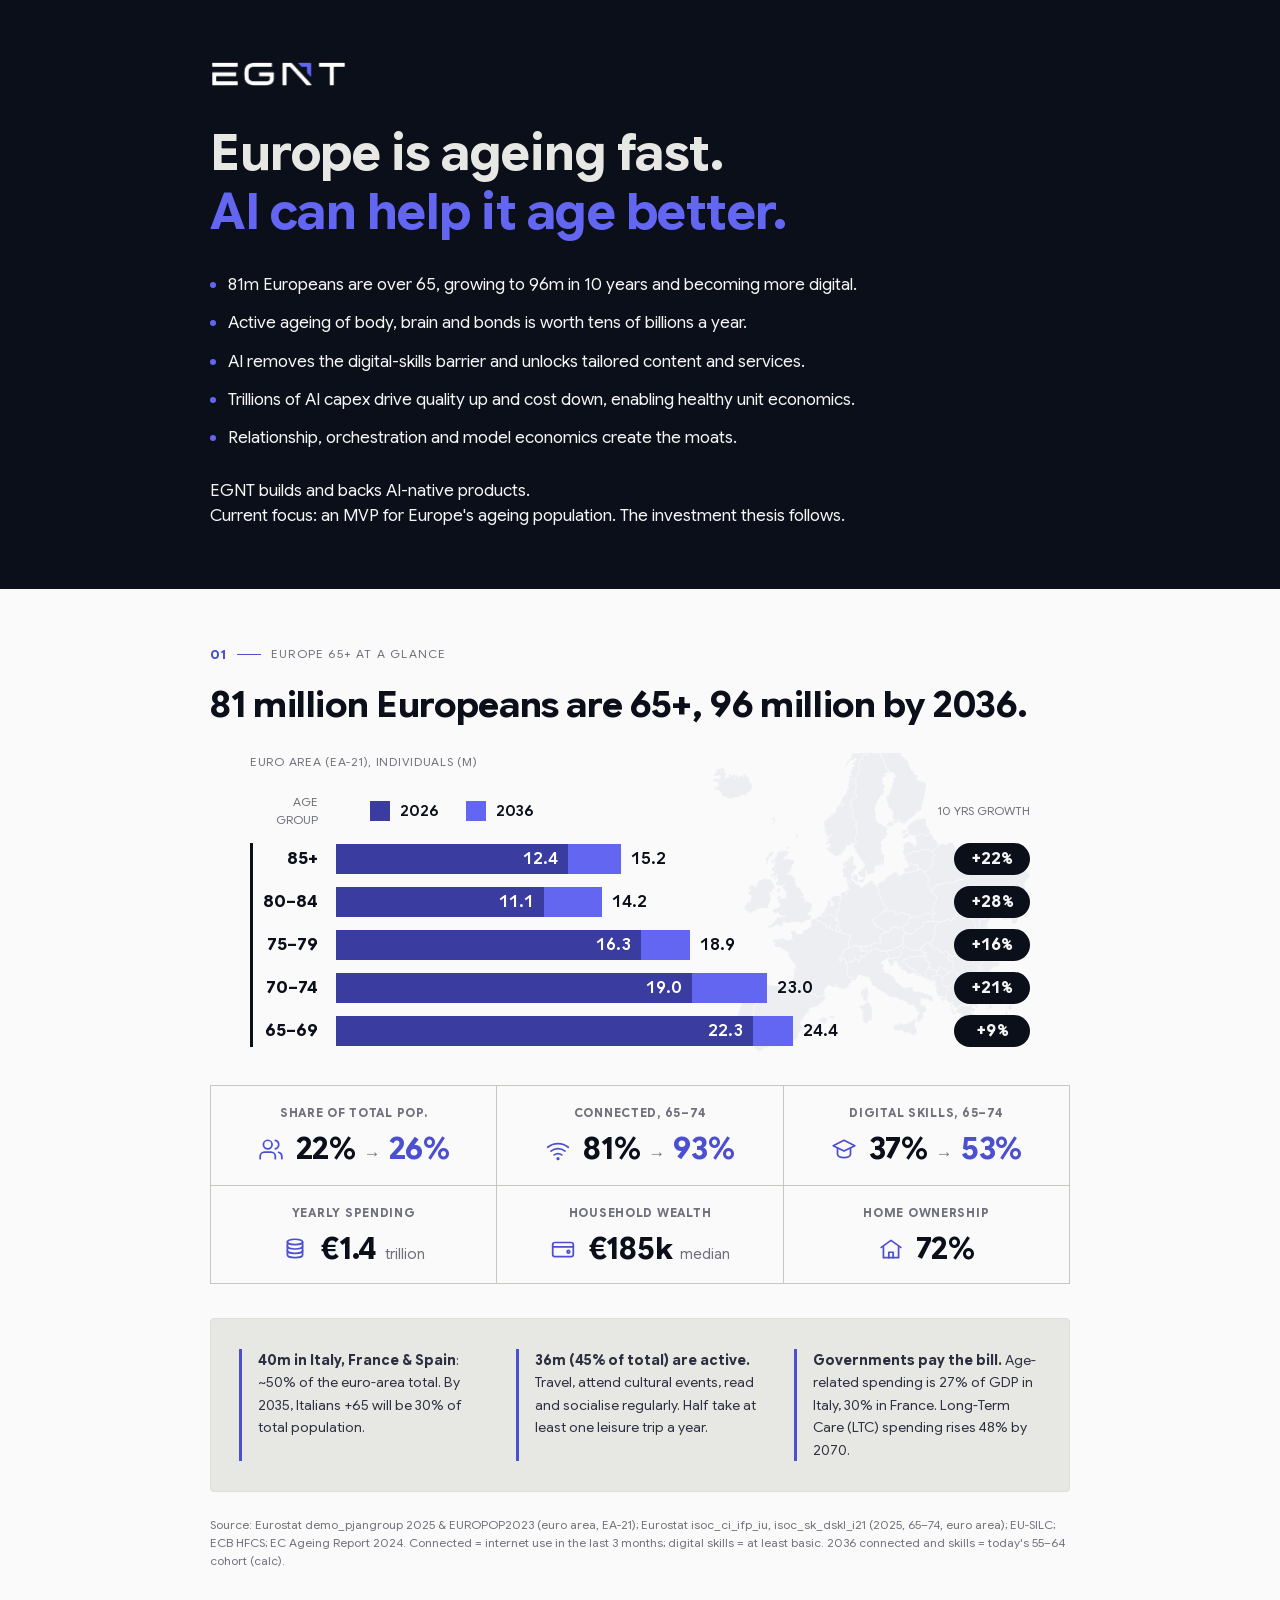
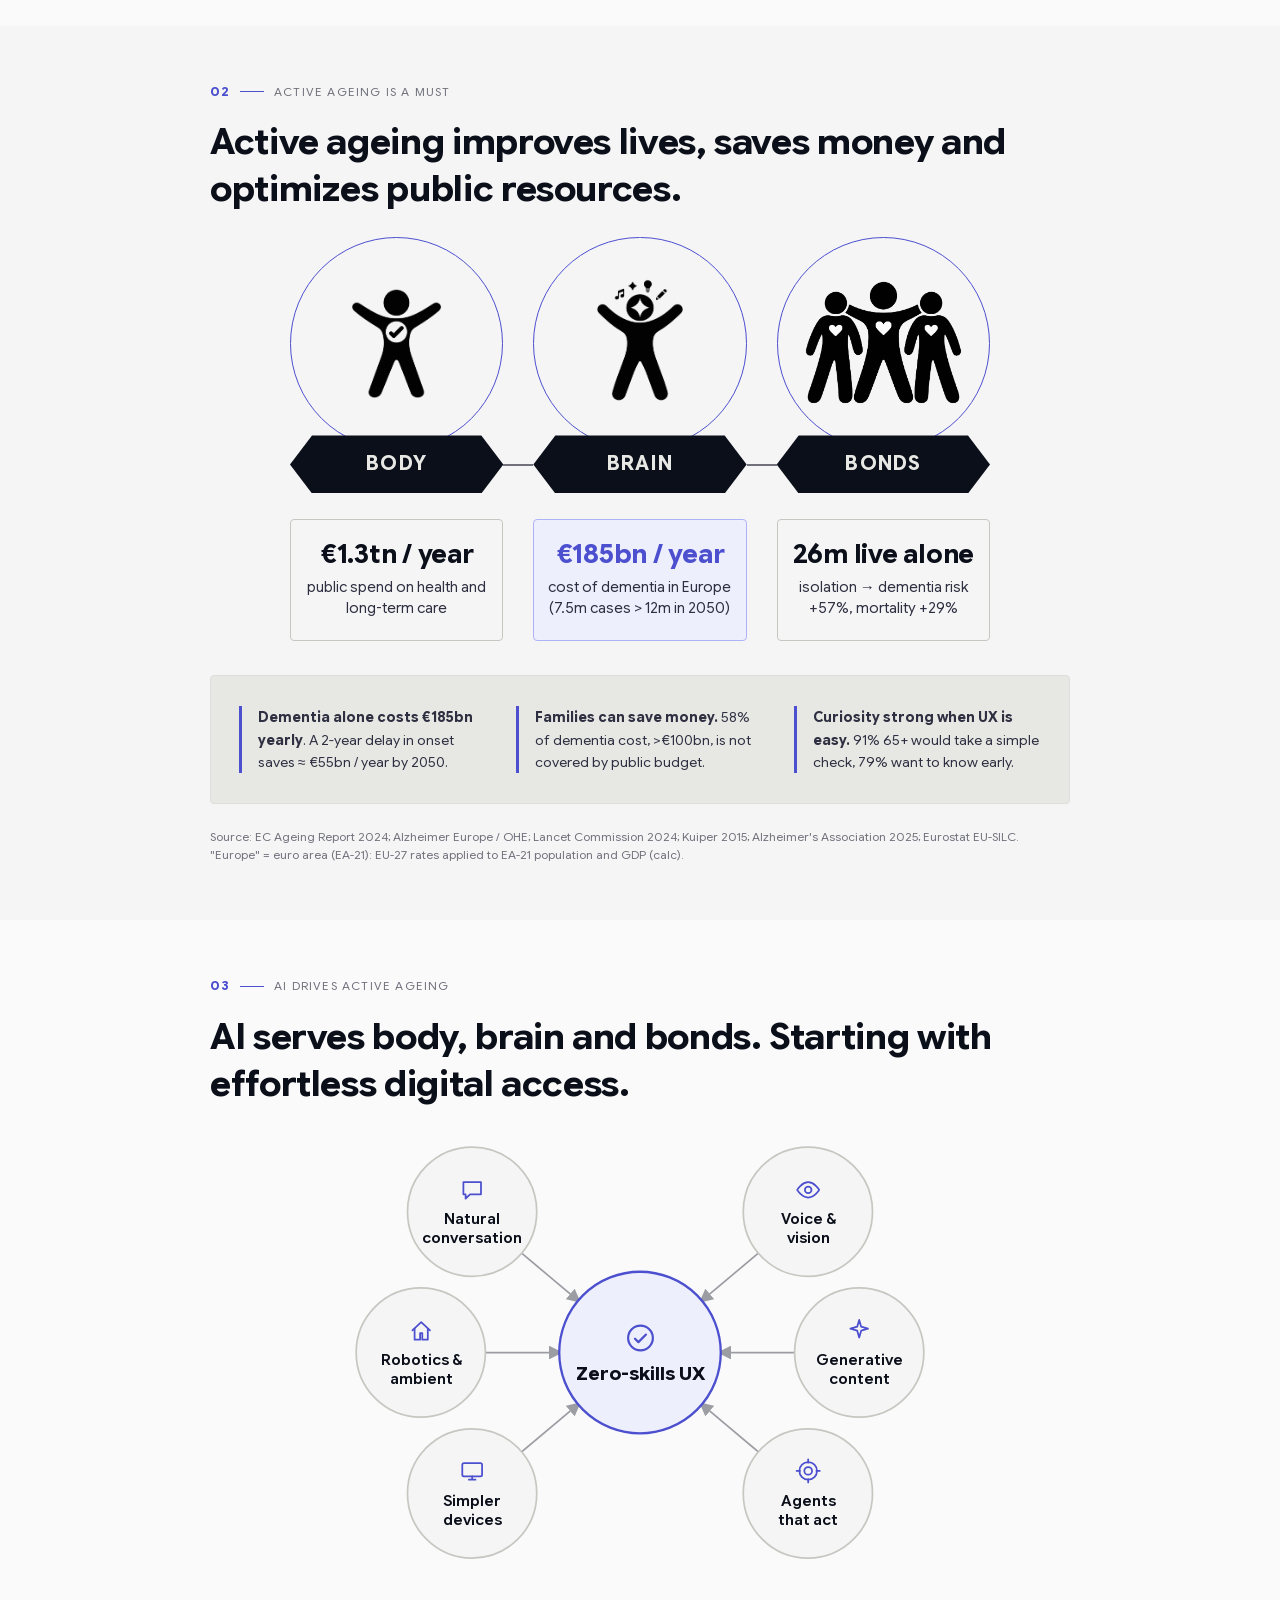
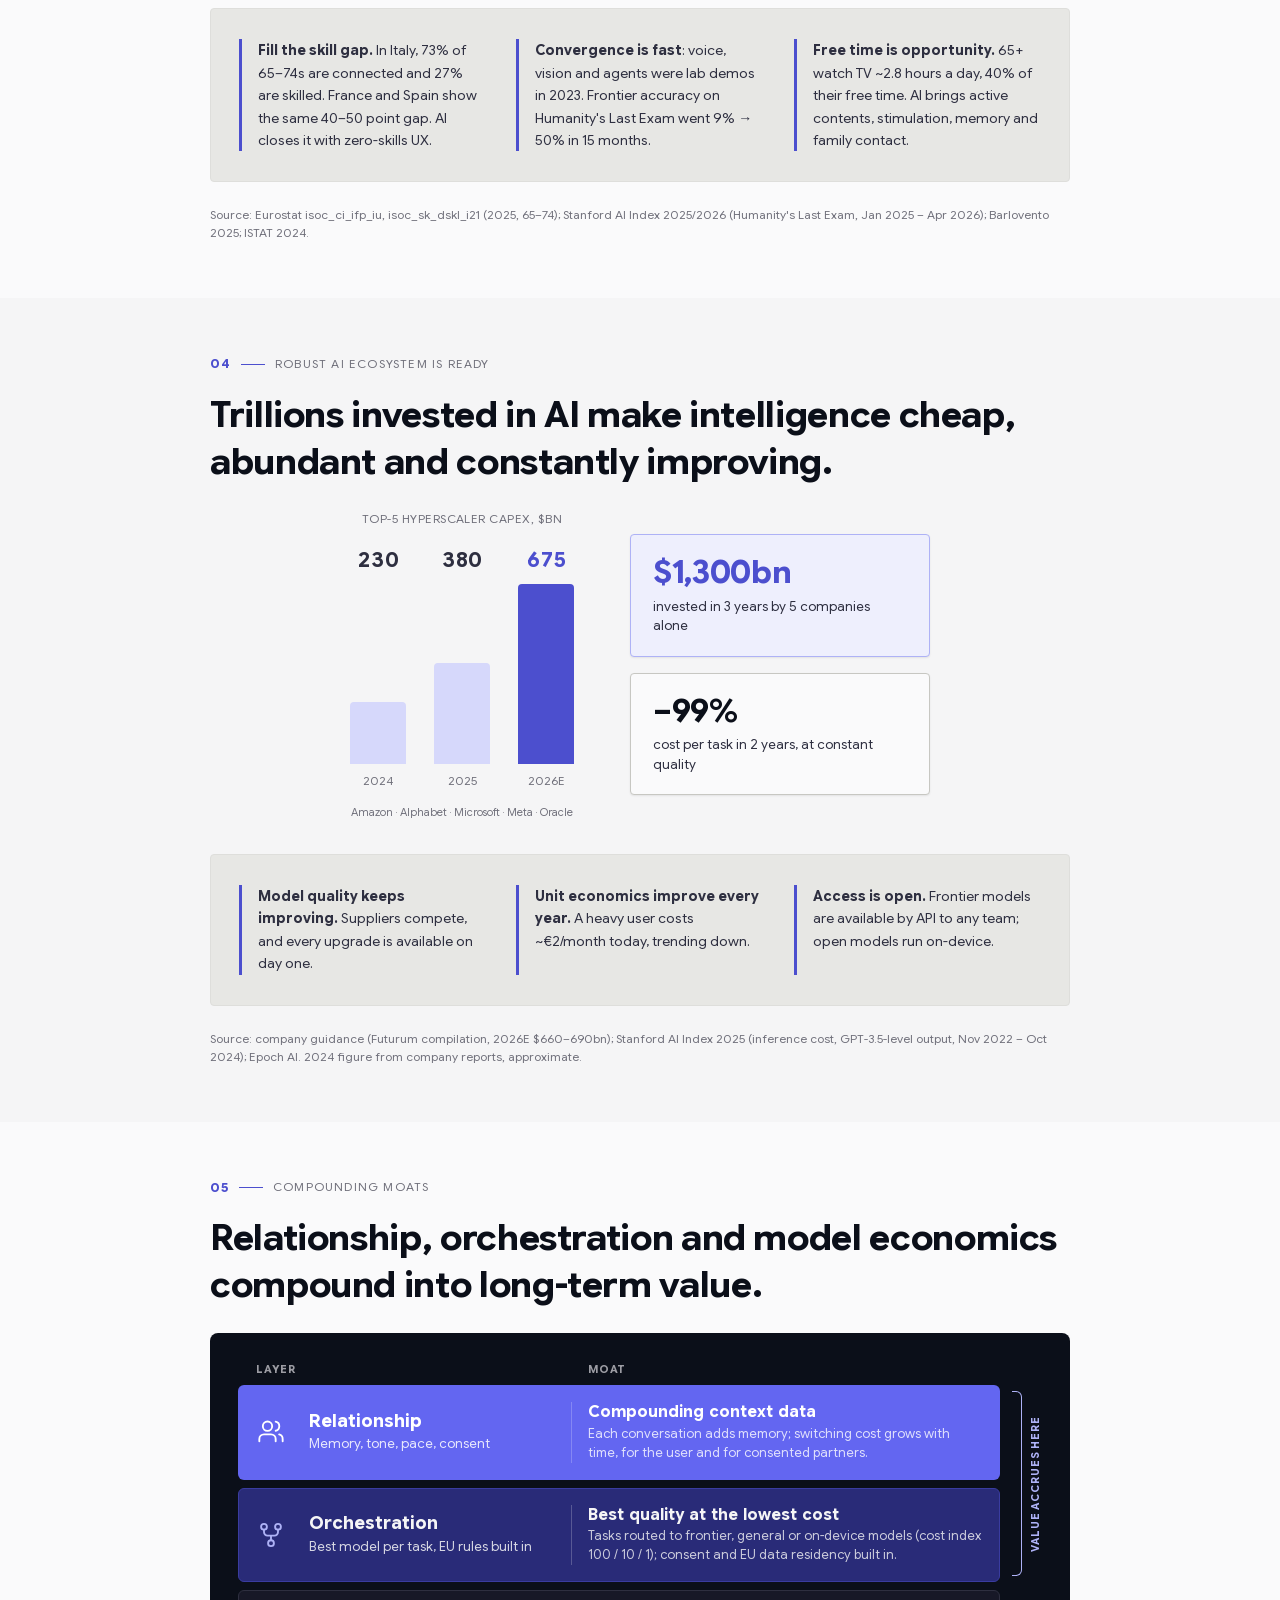
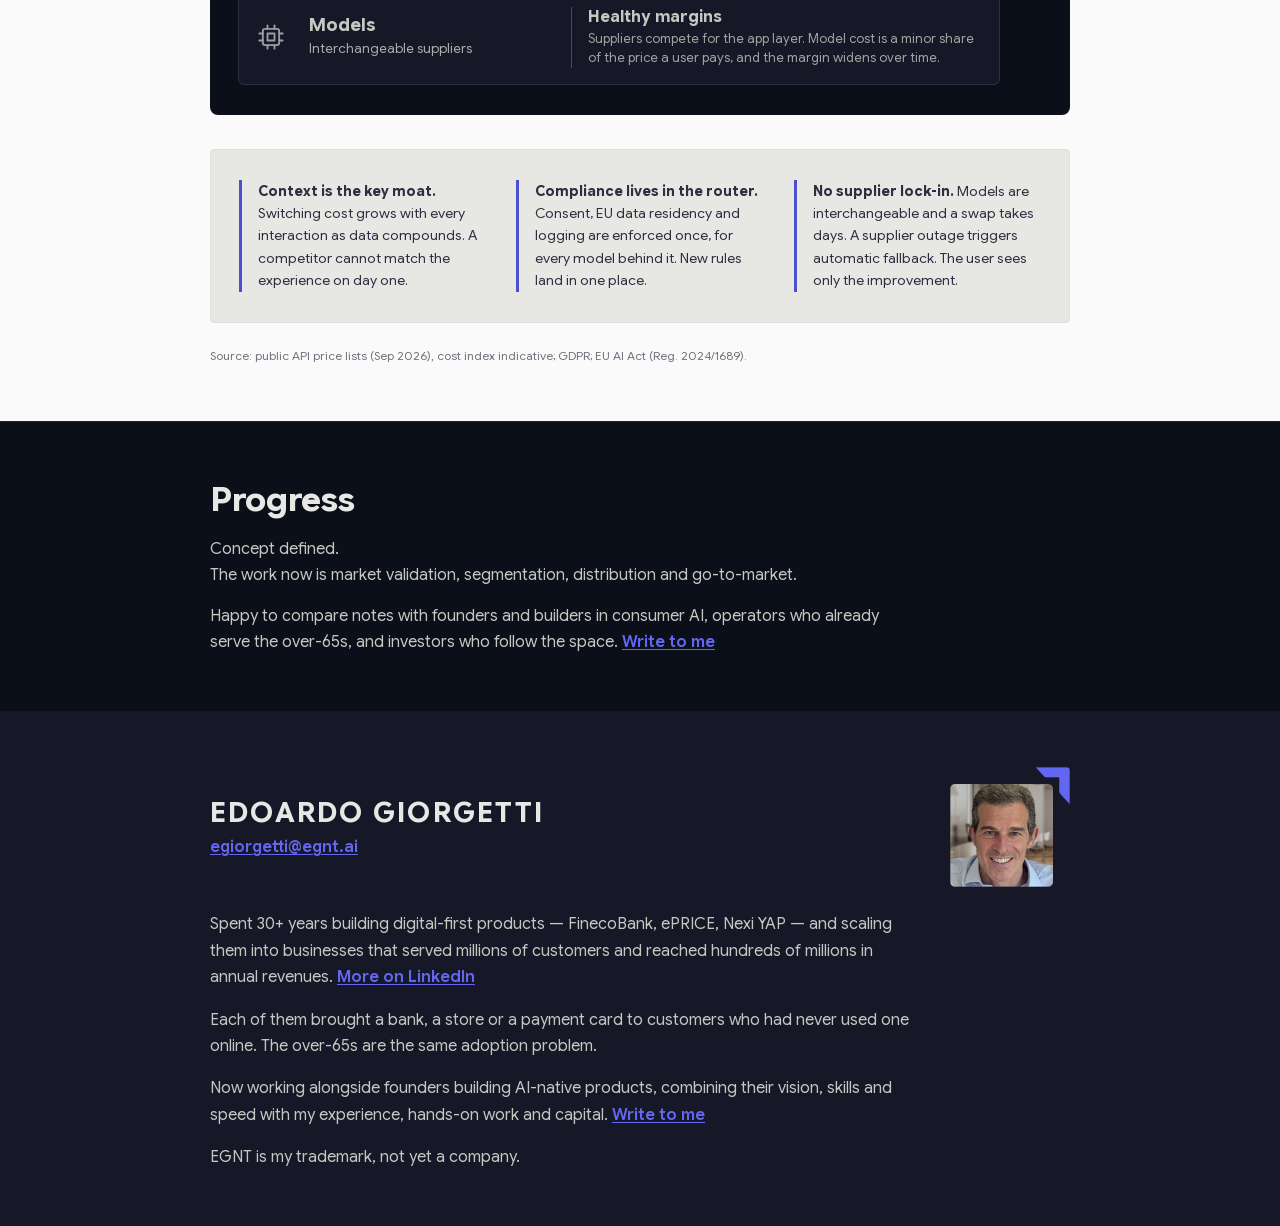
==== index2.html @ 8088f150 "Final touches" ====
<!DOCTYPE html>
<html lang="en">
<head>
<meta charset="utf-8">
<meta name="viewport" content="width=device-width, initial-scale=1">
<title>EGNT | Builds &amp; backs AI-native products — Edoardo Giorgetti</title>
<meta name="description" content="EGNT builds and backs AI-native products. Current focus: Europe's ageing population, leveraging the AI ecosystem. Edoardo Giorgetti, 30+ years in digital: FinecoBank, ePRICE, Nexi YAP.">
<meta name="theme-color" content="#0B0F19">
<link rel="canonical" href="https://egnt.ai">
<meta property="og:type" content="website">
<meta property="og:site_name" content="EGNT">
<meta property="og:locale" content="en_GB">
<meta property="og:url" content="https://egnt.ai">
<meta property="og:title" content="EGNT | Builds &amp; backs AI-native products">
<meta property="og:description" content="Currently working on Europe's ageing population, leveraging the AI ecosystem. Edoardo Giorgetti — FinecoBank, ePRICE, Nexi YAP.">
<meta property="og:image" content="https://egnt.ai/og.png">
<meta property="og:image:alt" content="EGNT — builds and backs AI-native products">
<meta property="og:image:width" content="1200">
<meta property="og:image:height" content="630">
<meta name="twitter:card" content="summary_large_image">
<meta name="twitter:title" content="EGNT | Builds &amp; backs AI-native products">
<meta name="twitter:description" content="Currently working on Europe's ageing population, leveraging the AI ecosystem.">
<meta name="author" content="Edoardo Giorgetti">
<link rel="icon" href="/favicon.svg" type="image/svg+xml">
<link rel="icon" href="/favicon.png" sizes="32x32">
<link rel="apple-touch-icon" href="/apple-touch-icon.png"><link rel="preload" href="fonts/GoogleSansFlex-latin.woff2" as="font" type="font/woff2" crossorigin>
<script>window.va = window.va || function () { (window.vaq = window.vaq || []).push(arguments); };</script>
<script defer src="/_vercel/insights/script.js"></script>
<style>
/* ---------- fonts (self-hosted) ---------- */
@font-face{font-family:'Google Sans Flex';font-style:normal;font-weight:400 700;font-display:swap;src:url('fonts/GoogleSansFlex-latin.woff2') format('woff2');unicode-range:U+0000-00FF,U+0131,U+0152-0153,U+02BB-02BC,U+02C6,U+02DA,U+02DC,U+2000-206F,U+20AC,U+2122,U+2191,U+2193,U+2212,U+2215;}
@font-face{font-family:'Google Sans Flex';font-style:normal;font-weight:400 700;font-display:swap;src:url('fonts/GoogleSansFlex-latin-ext.woff2') format('woff2');unicode-range:U+0100-02BA,U+02BD-02C5,U+02C7-02CC,U+02CE-02D7,U+02DD-02FF,U+1E00-1E9F,U+20A0-20AB,U+2113;}

/* ---------- tokens ---------- */
:root{
--n100:#F5F5F6;--n200:#E7E7E4;--n300:#C7C7C2;--n400:#9C9CA3;--n500:#71717C;--n600:#4B4B57;--n700:#2E2F40;--n800:#171827;--n900:#0B0F19;
--a100:#EEEFFD;--a200:#D6D8FB;--a300:#AEB2F6;--a400:#8286F2;--a500:#6366F1;--a600:#4C4FCE;--a700:#3A3CA0;--a800:#292B78;--a900:#1B1D52;
--bg:var(--n900);--bg-raised:var(--n800);--bg-sunken:#07090F;
--border:var(--n700);--border-subtle:#21222E;
--text:var(--n200);--text-2:var(--n300);--text-muted:var(--n400);--text-on-accent:#fff;
--accent:var(--a500);--accent-hover:var(--a400);
--surface:var(--n800);--line:var(--n600);--fill-muted:var(--a900);
--accent-surface:var(--a900);--accent-border:var(--a700);
--mark-bg:var(--bg-sunken);--mark-text:var(--text);
--font:'Google Sans Flex',-apple-system,BlinkMacSystemFont,'Segoe UI',sans-serif;
--radius:4px;--shadow-sm:0 1px 2px rgba(0,0,0,.4);--shadow-md:0 4px 16px rgba(0,0,0,.5);
--pad-x:clamp(20px,5vw,56px);--wrap:860px;
}
[data-theme="light"]{
--bg:#FAFAFB;--bg-raised:var(--n100);--bg-sunken:var(--n200);
--border:var(--n300);--border-subtle:#DEDEDB;
--text:var(--n900);--text-2:var(--n700);--text-muted:var(--n500);
--accent:var(--a600);--accent-hover:var(--a500);
--surface:var(--n100);--line:var(--n400);--fill-muted:var(--a200);
--accent-surface:var(--a100);--accent-border:var(--a300);
--mark-bg:var(--n900);--mark-text:var(--n100);
--shadow-sm:0 1px 2px rgba(0,0,0,.08);--shadow-md:0 4px 16px rgba(0,0,0,.10);
}
[data-theme="mid"]{
--bg:var(--n800);--bg-raised:var(--n700);--bg-sunken:var(--n900);
--border:var(--n600);--border-subtle:#2E2F40;
}

/* ---------- base ---------- */
*{box-sizing:border-box}
html{-webkit-text-size-adjust:100%}
html,body{margin:0;width:100%;max-width:100%;overflow-x:hidden}
body{background:var(--bg);color:var(--text);font-family:var(--font);font-size:16px;line-height:1.5;-webkit-font-smoothing:antialiased}
h1,h2,h3{font-family:var(--font);font-weight:700;margin:0}
p,ul{margin:0}
img,svg{max-width:100%}
a{color:var(--accent);font-weight:600;text-decoration:underline;text-decoration-thickness:1px;text-underline-offset:2px}
a:hover{color:var(--accent-hover)}
:focus-visible{outline:2px solid var(--accent);outline-offset:2px}
b{font-weight:700}

/* ---------- layout ---------- */
.band{background:var(--bg);color:var(--text);padding:clamp(40px,6vw,56px) var(--pad-x)}
.band.raised{background:var(--bg-raised)}
.wrap{max-width:var(--wrap);margin:0 auto}

/* ---------- header + hero ---------- */
.hdr{padding:60px var(--pad-x) 0}
.hdr .wrap{display:flex;align-items:center}
.hdr img{height:28px;width:auto;display:block}
.hero{padding:36px var(--pad-x) clamp(44px,6vw,60px)}
.hero h1{font-size:clamp(32px,4.8vw,50px);line-height:1.18;letter-spacing:-0.01em;max-width:800px;margin:0 0 30px}
.hero h1 span{color:var(--accent)}
.hero ul{list-style:none;padding:0;display:grid;gap:12px;max-width:760px;margin:0 0 26px}
.hero li{display:flex;gap:12px;align-items:flex-start;font-size:17px;line-height:1.55;color:var(--n100)}
.hero li::before{content:"";width:6px;height:6px;border-radius:50%;background:var(--accent);margin-top:10px;flex-shrink:0}
.hero .lead{font-size:17px;line-height:1.5;color:var(--n100);max-width:760px}

/* ---------- section furniture ---------- */
.kicker{display:flex;align-items:center;gap:10px;margin-bottom:18px}
.kicker .num{font-weight:700;font-size:13px;letter-spacing:.08em;color:var(--accent)}
.kicker .rule{width:24px;height:1px;background:var(--accent);flex-shrink:0}
.kicker .lbl{font-size:12px;letter-spacing:.1em;text-transform:uppercase;color:var(--text-muted)}
.h2{font-size:clamp(26px,3.2vw,36px);line-height:1.3;letter-spacing:-0.01em;max-width:860px;margin:0 0 24px}
.takeaways{background:var(--bg-sunken);border:1px solid var(--border-subtle);border-radius:var(--radius);padding:clamp(20px,3vw,30px) clamp(18px,3vw,28px);margin-top:34px;display:grid;grid-template-columns:repeat(3,minmax(0,1fr));gap:24px 30px}
.takeaways>div{border-left:3px solid var(--accent);padding-left:16px}
.takeaways p{font-size:14px;line-height:1.6;color:var(--text-2)}
.src{font-size:12px;line-height:1.5;color:var(--text-muted);margin-top:24px;max-width:860px}
.caption{font-size:12px;letter-spacing:.06em;text-transform:uppercase;color:var(--text-muted)}
@media (max-width:860px){.takeaways{grid-template-columns:1fr}}

/* ---------- 01 chart ---------- */
.s1-fig{position:relative;max-width:780px;margin:0 auto;overflow:hidden;padding-bottom:4px}
.s1-map{position:absolute;right:0;bottom:0;height:110%;width:auto;opacity:.07;pointer-events:none;user-select:none;z-index:0}
.s1-fig>*:not(.s1-map){position:relative;z-index:1}
.s1-fig .caption{margin-bottom:22px;display:block}
.chart{--c1:86px;--c3:108px;display:grid;grid-template-columns:var(--c1) minmax(0,1fr) var(--c3);align-items:center;row-gap:11px}
.chart-head{margin-bottom:14px;font-size:12px;color:var(--text-muted)}
.chart-head .lg{display:flex;gap:28px;padding-left:34px;flex-wrap:wrap}
.chart-head .lg span{display:inline-flex;align-items:center;gap:10px;font-weight:600;font-size:15px;color:var(--text)}
.chart-head .lg i{width:20px;height:20px;display:inline-block}
.chart-head .r,.chart .lab{text-align:right;padding-right:18px}
.chart-head .r{padding-right:0}
.chart-body{position:relative}
.chart-body::before{content:"";position:absolute;left:var(--c1);top:0;bottom:0;width:3px;background:var(--text);z-index:2}
.chart .lab{font-weight:700;font-size:17px}
.bar{position:relative;height:30px}
.bar .b2,.bar .b1{position:absolute;left:0;top:0;height:30px}
.bar .b2{width:var(--w2);background:var(--a500)}
.bar .b1{width:var(--w1);background:var(--a700);display:flex;align-items:center;justify-content:flex-end;padding-right:10px;font-weight:600;font-size:16px;color:#fff;font-feature-settings:'tnum' 1;overflow:hidden}
.bar .v2{position:absolute;left:var(--w2);top:0;height:30px;margin-left:10px;display:flex;align-items:center;white-space:nowrap;font-weight:600;font-size:16px;font-feature-settings:'tnum' 1}
.chart .pill{display:flex;justify-content:flex-end}
.chart .pill span{min-width:76px;height:32px;padding:0 12px;border-radius:999px;background:var(--mark-bg);color:var(--mark-text);display:inline-flex;align-items:center;justify-content:center;font-weight:700;font-size:16px;font-feature-settings:'tnum' 1}
@media (max-width:620px){
  .chart{--c1:56px;--c3:76px}
  .chart .lab{font-size:15px;padding-right:12px}
  .bar .b1,.bar .v2{font-size:14px}
  .bar .b1{padding-right:6px}
  .chart .pill span{min-width:64px;height:28px;font-size:14px;padding:0 8px}
  .chart-head .lg{padding-left:24px;gap:16px}
}

/* ---------- 01 KPIs ---------- */
.kpis{margin-top:34px;display:grid;grid-template-columns:repeat(3,minmax(0,1fr));gap:1px;background:var(--border);border:1px solid var(--border)}
.kpi{background:var(--bg);padding:18px 16px;display:flex;flex-direction:column;align-items:center;justify-content:center;text-align:center}
.kpi .k{font-weight:700;font-size:12px;letter-spacing:.06em;text-transform:uppercase;color:var(--text-muted);margin-bottom:12px}
.kpi .v{display:flex;align-items:center;justify-content:center;gap:12px;flex-wrap:wrap}
.kpi svg{width:26px;height:26px;flex-shrink:0;stroke:var(--accent)}
.kpi .n{display:flex;align-items:baseline;gap:8px}
.kpi .n b{font-size:clamp(26px,3vw,30px);line-height:1;letter-spacing:-0.01em}
.kpi .n b.acc{color:var(--accent)}
.kpi .n .arr{font-size:17px;color:var(--text-muted)}
.kpi .n small{font-size:15px;color:var(--text-muted)}
@media (max-width:760px){.kpis{grid-template-columns:repeat(2,minmax(0,1fr))}}
@media (max-width:420px){.kpis{grid-template-columns:1fr}}

/* ---------- 02 pillars ---------- */
.s2{--gap:clamp(14px,3vw,30px);max-width:700px;margin:0 auto;display:grid;grid-template-columns:repeat(3,minmax(0,1fr));gap:var(--gap)}
.pillar{display:flex;flex-direction:column;align-items:center;height:100%}
.pillar .circle{position:relative;width:100%;aspect-ratio:1;border:1.5px solid var(--accent);border-radius:50%;display:flex;align-items:center;justify-content:center}
.pillar .circle img{width:64%;height:auto;display:block}
.pillar .circle img.wide{width:84%}
.pillar .bannerwrap{position:relative;width:100%;margin-top:-7%;z-index:2}
.pillar .banner{background:#0B0F19;color:#E7E7E4;text-align:center;font-weight:700;text-transform:uppercase;letter-spacing:.06em;font-size:clamp(12px,1.9vw,20px);padding:clamp(8px,1.3vw,14px) 0;clip-path:polygon(clamp(10px,1.8vw,22px) 0,calc(100% - clamp(10px,1.8vw,22px)) 0,100% 50%,calc(100% - clamp(10px,1.8vw,22px)) 100%,clamp(10px,1.8vw,22px) 100%,0 50%)}
.pillar .dash{position:absolute;top:50%;right:calc(-1 * var(--gap));width:var(--gap);height:1.5px;background:var(--text-muted)}
.pillar .kpi2{width:100%;flex:1 1 auto;margin-top:clamp(12px,2vw,26px);background:var(--bg-raised);border:1px solid var(--border);border-radius:var(--radius);padding:clamp(12px,1.8vw,20px) 10px;text-align:center}
.pillar .kpi2.acc{background:var(--accent-surface);border-color:var(--accent-border)}
.pillar .kpi2 .n{font-weight:700;font-size:clamp(17px,2.4vw,26px);line-height:1.1;letter-spacing:-0.01em}
.pillar .kpi2.acc .n{color:var(--accent)}
.pillar .kpi2 .d{font-size:clamp(13px,1.4vw,15px);line-height:1.45;color:var(--text-2);margin-top:8px}
@media (max-width:560px){
  .s2{grid-template-columns:1fr;gap:16px;max-width:420px}
  .pillar{display:grid;grid-template-columns:92px minmax(0,1fr);column-gap:16px;row-gap:10px;align-items:center}
  .pillar .circle{grid-row:1/3;width:92px}
  .pillar .bannerwrap{margin-top:0;grid-column:2}
  .pillar .banner{font-size:13px;padding:8px 0}
  .pillar .dash{display:none}
  .pillar .kpi2{margin-top:0;grid-column:2;text-align:left;padding:12px 14px}
  .pillar .kpi2 .n{font-size:20px}
  .pillar .kpi2 .d{font-size:14px}
}

/* ---------- 03 diagram ---------- */
.s3-diag{position:relative;width:min(100%,600px);margin:0 auto;aspect-ratio:520/384;container-type:inline-size}
.s3-diag>svg{position:absolute;inset:0;width:100%;height:100%;overflow:visible}
.node{position:absolute;transform:translate(-50%,-50%);text-align:center;pointer-events:none;width:18cqw}
.node svg{display:block;margin:0 auto 1cqw;width:4.4cqw;height:auto;stroke:var(--accent)}
.node .t{font-size:2.55cqw;font-weight:600;line-height:1.25}
.node.hub{width:22cqw}
.node.hub svg{width:5.5cqw}
.node.hub .t{font-size:3.2cqw;font-weight:700}
.s3-diag-m{display:none}
.s3-diag-m svg{width:100%;height:auto;display:block}
.s3-diag-m .lbl text{font-family:var(--font);font-size:12.5px;font-weight:600;fill:var(--text)}
.s3-diag-m .lbl .hub{font-size:15px;font-weight:700}
@media (max-width:600px){
  .s3-diag{display:none}
  .s3-diag-m{display:block;max-width:400px;margin:0 auto}
}

/* ---------- 04 capex ---------- */
.s4{display:flex;gap:clamp(16px,5vw,56px);align-items:center;justify-content:center;flex-wrap:nowrap}
.capex{flex:0 0 auto;min-width:0}
.capex .caption{text-align:center;display:block;margin-bottom:18px;font-size:clamp(10px,1.6vw,12px);letter-spacing:.04em}
.bars{display:flex;align-items:flex-end;gap:clamp(10px,3vw,28px);justify-content:center}
.bars>div{display:flex;flex-direction:column;align-items:center;gap:8px}
.bars .v{font-weight:700;font-size:clamp(14px,2.4vw,20px);color:var(--text-2);font-feature-settings:'tnum' 1}
.bars .v.acc{color:var(--accent)}
.bars .col{height:clamp(120px,22vw,180px);display:flex;align-items:flex-end}
.bars .col i{display:block;width:clamp(28px,6vw,56px);height:var(--h);background:var(--fill-muted);border-radius:var(--radius) var(--radius) 0 0}
.bars .col i.acc{background:var(--accent)}
.bars .y{font-size:clamp(10px,1.6vw,12px);color:var(--text-muted)}
.capex .foot{font-size:clamp(9px,1.4vw,11px);color:var(--text-muted);text-align:center;margin-top:14px}
.s4-cards{display:flex;flex-direction:column;gap:clamp(8px,2vw,16px);flex:0 1 300px;min-width:0}
.s4-cards>div{border-radius:var(--radius);padding:clamp(10px,2.4vw,20px) clamp(10px,2.6vw,22px);box-shadow:var(--shadow-sm);background:var(--bg);border:1px solid var(--border)}
.s4-cards>div.acc{background:var(--accent-surface);border-color:var(--accent-border)}
.s4-cards .n{font-weight:700;font-size:clamp(18px,3.6vw,32px);letter-spacing:-0.01em;line-height:1.1}
.s4-cards .acc .n{color:var(--accent)}
.s4-cards .d{font-size:clamp(11.5px,1.7vw,13.5px);line-height:1.45;color:var(--text-2);margin-top:6px}
@media (max-width:600px){.capex .foot{display:none}}

/* ---------- 05 value stack ---------- */
.stackwrap{background:var(--n900);border-radius:8px;padding:clamp(18px,3vw,28px) clamp(16px,3vw,28px) clamp(20px,3vw,30px);max-width:860px;margin:0 auto}
.stack{display:grid;grid-template-columns:minmax(0,1fr) 30px;grid-template-rows:auto auto auto auto;column-gap:12px;row-gap:8px}
.shead{grid-column:1;display:grid;grid-template-columns:36px minmax(0,.75fr) minmax(0,1.25fr);column-gap:16px;padding:0 clamp(12px,2vw,18px);font-size:11px;letter-spacing:.08em;text-transform:uppercase;font-weight:700;color:var(--n400)}
.shead span:first-child{grid-column:1/3}
.shead span:last-child{padding-left:17px}
.layer{grid-column:1;display:grid;grid-template-columns:36px minmax(0,.75fr) minmax(0,1.25fr);column-gap:16px;align-items:center;border-radius:6px;padding:clamp(12px,1.6vw,16px) clamp(12px,2vw,18px);border:1px solid transparent}
.layer>svg{width:28px;height:28px;flex-shrink:0}
.layer.l1{background:var(--a500);color:#fff}
.layer.l1>svg{stroke:#fff}
.layer.l2{background:var(--a800);color:var(--n100);border-color:var(--a700)}
.layer.l2>svg{stroke:var(--a300)}
.layer.l3{background:var(--n800);color:var(--n300);border-color:var(--n700)}
.layer.l3>svg{stroke:var(--n400)}
.layer .ln{font-weight:700;font-size:clamp(16px,1.8vw,18px);line-height:1.2}
.layer .ld{font-size:clamp(12.5px,1.2vw,13.5px);margin-top:2px;opacity:.85}
.layer .lf{display:flex;flex-direction:column;gap:2px;border-left:1px solid rgba(255,255,255,.22);padding-left:16px}
.layer .lf i{font-style:normal;font-size:10.5px;letter-spacing:.1em;text-transform:uppercase;font-weight:700;opacity:.75;margin-bottom:1px}
.layer .lf b{font-size:clamp(14px,1.5vw,16px);line-height:1.3;font-feature-settings:'tnum' 1}
.layer .lf span{font-size:clamp(12px,1.2vw,13px);line-height:1.45;opacity:.8}
.bracket{grid-column:2;grid-row:2/4;position:relative;border:1.5px solid var(--a300);border-left:none;border-radius:0 6px 6px 0;margin:6px 0;width:10px;justify-self:start}
.bracket span{position:absolute;left:16px;top:50%;transform:translateY(-50%) rotate(180deg);writing-mode:vertical-rl;white-space:nowrap;font-size:10.5px;letter-spacing:.08em;text-transform:uppercase;font-weight:700;color:var(--a300)}
@media (max-width:600px){
  .stackwrap{padding:14px 12px 16px;border-radius:6px}
  .stack{grid-template-columns:minmax(0,1fr) 24px;column-gap:8px}
  .shead{display:none}
  .layer{grid-template-columns:28px minmax(0,1fr);gap:6px 12px;padding:12px 14px}
  .layer>svg{width:24px;height:24px;grid-row:1/3}
  .layer .lf{grid-column:2;border-left:none;padding-left:0;border-top:1px solid rgba(255,255,255,.22);padding-top:6px}
  .bracket{grid-row:1/3}
  .bracket span{left:13px;font-size:10px}
}

/* ---------- progress + about ---------- */
.progress{border-top:1px solid var(--border-subtle)}
.progress .wrap{display:flex;flex-direction:column;gap:14px}
.progress h2{font-size:clamp(24px,3vw,34px);line-height:1.3;letter-spacing:-0.01em}
.progress p{font-size:16px;line-height:1.65;color:var(--text-2);max-width:700px}
.about-head{display:flex;align-items:center;justify-content:space-between;gap:clamp(16px,4vw,40px);margin-bottom:clamp(18px,3vw,24px)}
.about-id{display:flex;flex-direction:column;gap:6px;min-width:0}
.about-id h2{font-size:clamp(20px,2.6vw,28px);letter-spacing:.08em;text-transform:uppercase;line-height:1.2;margin:0}
.about-id .mail{font-size:16px;word-break:break-all}
.about-head .photo{flex:0 0 clamp(80px,14vw,120px);display:block}
.about-head .photo img{width:100%;display:block;border-radius:var(--radius)}
.about .body{display:flex;flex-direction:column;gap:16px}
.about .body p{font-size:16px;line-height:1.65;color:var(--text-2);max-width:700px}
</style>
</head>
<body>

<header class="hdr">
  <div class="wrap"><a href="/" aria-label="EGNT home"><img src="img/egnt_logo.png" alt="EGNT"></a></div>
</header>

<section class="hero">
  <div class="wrap">
    <h1>Europe is ageing fast.<br><span>AI can help it age better.</span></h1>
    <ul>
      <li>81m Europeans are over 65, growing to 96m in 10 years and becoming more digital.</li>
      <li>Active ageing of body, brain and bonds is worth tens of billions a year.</li>
      <li>AI removes the digital-skills barrier and unlocks tailored content and services.</li>
      <li>Trillions of AI capex drive quality up and cost down, enabling healthy unit economics.</li>
      <li>Relationship, orchestration and model economics create the moats.</li>
    </ul>
    <p class="lead">EGNT builds and backs AI-native products.<br>Current focus: an MVP for Europe's ageing population. The investment thesis follows.</p>
  </div>
</section>

<!-- 01 -->
<section class="band" data-theme="light" id="s1">
  <div class="wrap">
    <div class="kicker"><span class="num">01</span><span class="rule"></span><span class="lbl">Europe 65+ at a glance</span></div>
    <h2 class="h2">81 million Europeans are 65+, 96 million by 2036.</h2>

    <div class="s1-fig">
      <img class="s1-map" src="img/europe-map.png" alt="" aria-hidden="true">
      <span class="caption">Euro area (EA-21), individuals (m)</span>
      <div class="chart chart-head">
        <div class="lab" style="font-weight:400;font-size:12px">AGE GROUP</div>
        <div class="lg"><span><i style="background:var(--a700)"></i>2026</span><span><i style="background:var(--a500)"></i>2036</span></div>
        <div class="r">10 YRS GROWTH</div>
      </div>
      <div class="chart-body">
        <div class="chart">
          <div class="lab">85+</div>
          <div class="bar" style="--w1:39.6%;--w2:48.6%"><div class="b2"></div><div class="b1">12.4</div><div class="v2">15.2</div></div>
          <div class="pill"><span>+22%</span></div>

          <div class="lab">80–84</div>
          <div class="bar" style="--w1:35.5%;--w2:45.4%"><div class="b2"></div><div class="b1">11.1</div><div class="v2">14.2</div></div>
          <div class="pill"><span>+28%</span></div>

          <div class="lab">75–79</div>
          <div class="bar" style="--w1:52.1%;--w2:60.4%"><div class="b2"></div><div class="b1">16.3</div><div class="v2">18.9</div></div>
          <div class="pill"><span>+16%</span></div>

          <div class="lab">70–74</div>
          <div class="bar" style="--w1:60.7%;--w2:73.5%"><div class="b2"></div><div class="b1">19.0</div><div class="v2">23.0</div></div>
          <div class="pill"><span>+21%</span></div>

          <div class="lab">65–69</div>
          <div class="bar" style="--w1:71.2%;--w2:78%"><div class="b2"></div><div class="b1">22.3</div><div class="v2">24.4</div></div>
          <div class="pill"><span>+9%</span></div>
        </div>
      </div>
    </div>

    <div class="kpis">
      <div class="kpi"><div class="k">Share of total pop.</div><div class="v"><svg viewBox="0 0 24 24" fill="none" stroke-width="1.6" stroke-linecap="round" stroke-linejoin="round" aria-hidden="true"><path d="M16 20v-2a4 4 0 0 0-4-4H6a4 4 0 0 0-4 4v2"/><circle cx="9" cy="7" r="4"/><path d="M22 20v-2a4 4 0 0 0-3-3.9M16 3.1a4 4 0 0 1 0 7.8"/></svg><div class="n"><b>22%</b><span class="arr">→</span><b class="acc">26%</b></div></div></div>
      <div class="kpi"><div class="k">Connected, 65–74</div><div class="v"><svg viewBox="0 0 24 24" fill="none" stroke-width="1.6" stroke-linecap="round" stroke-linejoin="round" aria-hidden="true"><path d="M2.5 9.5a15 15 0 0 1 19 0"/><path d="M5.5 13a10.5 10.5 0 0 1 13 0"/><path d="M8.5 16.5a6 6 0 0 1 7 0"/><circle cx="12" cy="20" r="0.7"/></svg><div class="n"><b>81%</b><span class="arr">→</span><b class="acc">93%</b></div></div></div>
      <div class="kpi"><div class="k">Digital skills, 65–74</div><div class="v"><svg viewBox="0 0 24 24" fill="none" stroke-width="1.6" stroke-linecap="round" stroke-linejoin="round" aria-hidden="true"><path d="M22 8 12 3 2 8l10 5 10-5Z"/><path d="M6 10.5V16c0 1.7 2.7 3 6 3s6-1.3 6-3v-5.5"/></svg><div class="n"><b>37%</b><span class="arr">→</span><b class="acc">53%</b></div></div></div>
      <div class="kpi"><div class="k">Yearly spending</div><div class="v"><svg viewBox="0 0 24 24" fill="none" stroke-width="1.6" stroke-linecap="round" stroke-linejoin="round" aria-hidden="true"><ellipse cx="12" cy="5.5" rx="7" ry="2.5"/><path d="M5 5.5v4c0 1.4 3.1 2.5 7 2.5s7-1.1 7-2.5v-4"/><path d="M5 9.5v4c0 1.4 3.1 2.5 7 2.5s7-1.1 7-2.5v-4"/><path d="M5 13.5v4c0 1.4 3.1 2.5 7 2.5s7-1.1 7-2.5v-4"/></svg><div class="n"><b>€1.4</b><small>trillion</small></div></div></div>
      <div class="kpi"><div class="k">Household wealth</div><div class="v"><svg viewBox="0 0 24 24" fill="none" stroke-width="1.6" stroke-linecap="round" stroke-linejoin="round" aria-hidden="true"><rect x="2.5" y="6" width="19" height="13" rx="2"/><path d="M2.5 10h19"/><circle cx="17" cy="14.5" r="1.2"/></svg><div class="n"><b>€185k</b><small>median</small></div></div></div>
      <div class="kpi"><div class="k">Home ownership</div><div class="v"><svg viewBox="0 0 24 24" fill="none" stroke-width="1.6" stroke-linecap="round" stroke-linejoin="round" aria-hidden="true"><path d="M3 10.5 12 4l9 6.5"/><path d="M5 10v10h14V10"/><path d="M10 20v-5h4v5"/></svg><div class="n"><b>72%</b></div></div></div>
    </div>

    <div class="takeaways">
      <div><p><b>40m in Italy, France &amp; Spain</b>: ~50% of the euro-area total. By 2035, Italians +65 will be 30% of total population.</p></div>
      <div><p><b>36m (45% of total) are active.</b> Travel, attend cultural events, read and socialise regularly. Half take at least one leisure trip a year.</p></div>
      <div><p><b>Governments pay the bill.</b> Age-related spending is 27% of GDP in Italy, 30% in France. Long-Term Care (LTC) spending rises 48% by 2070.</p></div>
    </div>
    <p class="src">Source: Eurostat demo_pjangroup 2025 &amp; EUROPOP2023 (euro area, EA-21); Eurostat isoc_ci_ifp_iu, isoc_sk_dskl_i21 (2025, 65–74, euro area); EU-SILC; ECB HFCS; EC Ageing Report 2024. Connected = internet use in the last 3 months; digital skills = at least basic. 2036 connected and skills = today's 55–64 cohort (calc).</p>
  </div>
</section>

<!-- 02 -->
<section class="band raised" data-theme="light" id="s2">
  <div class="wrap">
    <div class="kicker"><span class="num">02</span><span class="rule"></span><span class="lbl">Active ageing is a must</span></div>
    <h2 class="h2">Active ageing improves lives, saves money and optimizes public resources.</h2>

    <div class="s2">
      <div class="pillar">
        <div class="circle"><img src="img/icon-body-bw.png" alt="" aria-hidden="true"></div>
        <div class="bannerwrap"><div class="banner">Body</div><div class="dash" aria-hidden="true"></div></div>
        <div class="kpi2"><div class="n">€1.3tn / year</div><div class="d">public spend on health and long-term care</div></div>
      </div>
      <div class="pillar">
        <div class="circle"><img src="img/icon-brain-bw.png" alt="" aria-hidden="true"></div>
        <div class="bannerwrap"><div class="banner">Brain</div><div class="dash" aria-hidden="true"></div></div>
        <div class="kpi2 acc"><div class="n">€185bn / year</div><div class="d">cost of dementia in Europe (7.5m cases &gt; 12m in 2050)</div></div>
      </div>
      <div class="pillar">
        <div class="circle"><img class="wide" src="img/icon-bonds-bw.png" alt="" aria-hidden="true"></div>
        <div class="bannerwrap"><div class="banner">Bonds</div></div>
        <div class="kpi2"><div class="n">26m live alone</div><div class="d">isolation → dementia risk +57%, mortality +29%</div></div>
      </div>
    </div>

    <div class="takeaways">
      <div><p><b>Dementia alone costs €185bn yearly</b>. A 2-year delay in onset saves ≈ €55bn / year by 2050.</p></div>
      <div><p><b>Families can save money.</b> 58% of dementia cost, &gt;€100bn, is not covered by public budget.</p></div>
      <div><p><b>Curiosity strong when UX is easy.</b> 91% 65+ would take a simple check, 79% want to know early.</p></div>
    </div>
    <p class="src">Source: EC Ageing Report 2024; Alzheimer Europe / OHE; Lancet Commission 2024; Kuiper 2015; Alzheimer's Association 2025; Eurostat EU-SILC. "Europe" = euro area (EA-21): EU-27 rates applied to EA-21 population and GDP (calc).</p>
  </div>
</section>

<!-- 03 -->
<section class="band" data-theme="light" id="s3">
  <div class="wrap">
    <div class="kicker"><span class="num">03</span><span class="rule"></span><span class="lbl">AI drives active ageing</span></div>
    <h2 class="h2">AI serves body, brain and bonds. Starting with effortless digital access.</h2>

    <div class="s3-diag" aria-hidden="true">
      <svg viewBox="0 0 520 384">
        <defs><marker id="egArrow" markerWidth="8" markerHeight="8" refX="6" refY="4" orient="auto"><path d="M0 0L8 4L0 8z" fill="var(--line)"/></marker></defs>
        <g stroke="var(--line)" stroke-width="1.5" marker-end="url(#egArrow)">
          <line x1="157.4" y1="105.9" x2="206.4" y2="147"/><line x1="362.6" y1="105.9" x2="313.6" y2="147"/>
          <line x1="394" y1="192" x2="330" y2="192"/><line x1="362.6" y1="278.1" x2="313.6" y2="237"/>
          <line x1="157.4" y1="278.1" x2="206.4" y2="237"/><line x1="126" y1="192" x2="190" y2="192"/>
        </g>
        <g fill="var(--surface)" stroke="var(--border)" stroke-width="1.5">
          <circle cx="114.5" cy="69.9" r="56"/><circle cx="405.5" cy="69.9" r="56"/><circle cx="450" cy="192" r="56"/>
          <circle cx="405.5" cy="314.1" r="56"/><circle cx="114.5" cy="314.1" r="56"/><circle cx="70" cy="192" r="56"/>
        </g>
        <circle cx="260" cy="192" r="70" fill="var(--accent-surface)" stroke="var(--accent)" stroke-width="2"/>
      </svg>
      <div class="node hub" style="left:50%;top:50%"><svg viewBox="0 0 24 24" fill="none" stroke-width="1.6" stroke-linecap="round" stroke-linejoin="round"><circle cx="12" cy="12" r="9"/><path d="M8 12.5l2.5 2.5L16 9.5"/></svg><div class="t">Zero-skills UX</div></div>
      <div class="node" style="left:22%;top:18.2%"><svg viewBox="0 0 24 24" fill="none" stroke-width="1.6" stroke-linecap="round" stroke-linejoin="round"><path d="M4 5h16v11H10l-4 4v-4H4z"/></svg><div class="t">Natural<br>conversation</div></div>
      <div class="node" style="left:78%;top:18.2%"><svg viewBox="0 0 24 24" fill="none" stroke-width="1.6" stroke-linecap="round" stroke-linejoin="round"><path d="M2 12s4-7 10-7 10 7 10 7-4 7-10 7-10-7-10-7z"/><circle cx="12" cy="12" r="3"/></svg><div class="t">Voice &amp;<br>vision</div></div>
      <div class="node" style="left:86.5%;top:50%"><svg viewBox="0 0 24 24" fill="none" stroke-width="1.6" stroke-linecap="round" stroke-linejoin="round"><path d="M12 2l1.8 6.2L20 10l-6.2 1.8L12 18l-1.8-6.2L4 10l6.2-1.8z"/></svg><div class="t">Generative<br>content</div></div>
      <div class="node" style="left:78%;top:81.8%"><svg viewBox="0 0 24 24" fill="none" stroke-width="1.6" stroke-linecap="round" stroke-linejoin="round"><circle cx="12" cy="12" r="8"/><circle cx="12" cy="12" r="3.5"/><path d="M12 1.5v3M12 19.5v3M1.5 12h3M19.5 12h3"/></svg><div class="t">Agents<br>that act</div></div>
      <div class="node" style="left:22%;top:81.8%"><svg viewBox="0 0 24 24" fill="none" stroke-width="1.6" stroke-linecap="round" stroke-linejoin="round"><rect x="3" y="5" width="18" height="12" rx="1.5"/><path d="M9 20h6M12 17v3"/></svg><div class="t">Simpler<br>devices</div></div>
      <div class="node" style="left:13.5%;top:50%"><svg viewBox="0 0 24 24" fill="none" stroke-width="1.6" stroke-linecap="round" stroke-linejoin="round"><path d="M4 11.5L12 4l8 7.5"/><path d="M6 10v10h5v-6h2v6h5V10"/></svg><div class="t">Robotics &amp;<br>ambient</div></div>
    </div>

    <!-- mobile version of the diagram (≤600px) -->
<div class="s3-diag-m" aria-hidden="true">
  <svg viewBox="0 0 370 410">
    <defs><marker id="egArrowM" markerWidth="8" markerHeight="8" refX="6" refY="4" orient="auto"><path d="M0 0L8 4L0 8z" fill="var(--line)"/></marker></defs>
    <g stroke="var(--line)" stroke-width="1.5" marker-end="url(#egArrowM)">
      <line x1="185" y1="108" x2="185" y2="137"/>
      <line x1="269" y1="156.5" x2="243.9" y2="171"/>
      <line x1="269" y1="253.5" x2="243.9" y2="239"/>
      <line x1="185" y1="302" x2="185" y2="273"/>
      <line x1="101" y1="253.5" x2="126.1" y2="239"/>
      <line x1="101" y1="156.5" x2="126.1" y2="171"/>
    </g>
    <g fill="var(--surface)" stroke="var(--border)" stroke-width="1.5">
      <circle cx="185" cy="55" r="50"/><circle cx="314.9" cy="130" r="50"/><circle cx="314.9" cy="280" r="50"/>
      <circle cx="185" cy="355" r="50"/><circle cx="55.1" cy="280" r="50"/><circle cx="55.1" cy="130" r="50"/>
    </g>
    <circle cx="185" cy="205" r="60" fill="var(--accent-surface)" stroke="var(--accent)" stroke-width="2"/>
    <g fill="none" stroke="var(--accent)" stroke-width="1.6" stroke-linecap="round" stroke-linejoin="round">
      <g transform="translate(173 19)"><path d="M4 5h16v11H10l-4 4v-4H4z"/></g>
      <g transform="translate(302.9 94)"><path d="M2 12s4-7 10-7 10 7 10 7-4 7-10 7-10-7-10-7z"/><circle cx="12" cy="12" r="3"/></g>
      <g transform="translate(302.9 244)"><path d="M12 2l1.8 6.2L20 10l-6.2 1.8L12 18l-1.8-6.2L4 10l6.2-1.8z"/></g>
      <g transform="translate(173 319)"><circle cx="12" cy="12" r="8"/><circle cx="12" cy="12" r="3.5"/><path d="M12 1.5v3M12 19.5v3M1.5 12h3M19.5 12h3"/></g>
      <g transform="translate(43.1 244)"><rect x="3" y="5" width="18" height="12" rx="1.5"/><path d="M9 20h6M12 17v3"/></g>
      <g transform="translate(43.1 94)"><path d="M4 11.5L12 4l8 7.5"/><path d="M6 10v10h5v-6h2v6h5V10"/></g>
      <g transform="translate(171 165) scale(1.17)"><circle cx="12" cy="12" r="9"/><path d="M8 12.5l2.5 2.5L16 9.5"/></g>
    </g>
    <g class="lbl" text-anchor="middle">
      <text x="185" y="61"><tspan x="185">Natural</tspan><tspan x="185" dy="14">conversation</tspan></text>
      <text x="314.9" y="136"><tspan x="314.9">Voice &amp;</tspan><tspan x="314.9" dy="14">vision</tspan></text>
      <text x="314.9" y="286"><tspan x="314.9">Generative</tspan><tspan x="314.9" dy="14">content</tspan></text>
      <text x="185" y="361"><tspan x="185">Agents</tspan><tspan x="185" dy="14">that act</tspan></text>
      <text x="55.1" y="286"><tspan x="55.1">Simpler</tspan><tspan x="55.1" dy="14">devices</tspan></text>
      <text x="55.1" y="136"><tspan x="55.1">Robotics &amp;</tspan><tspan x="55.1" dy="14">ambient</tspan></text>
      <text class="hub" x="185" y="218">Zero-skills UX</text>
    </g>
  </svg>
</div>
    <div class="takeaways">
      <div><p><b>Fill the skill gap.</b> In Italy, 73% of 65–74s are connected and 27% are skilled. France and Spain show the same 40–50 point gap. AI closes it with zero-skills UX.</p></div>
      <div><p><b>Convergence is fast</b>: voice, vision and agents were lab demos in 2023. Frontier accuracy on Humanity's Last Exam went 9% → 50% in 15 months.</p></div>
      <div><p><b>Free time is opportunity.</b> 65+ watch TV ~2.8 hours a day, 40% of their free time. AI brings active contents, stimulation, memory and family contact.</p></div>
    </div>
    <p class="src">Source: Eurostat isoc_ci_ifp_iu, isoc_sk_dskl_i21 (2025, 65–74); Stanford AI Index 2025/2026 (Humanity's Last Exam, Jan 2025 – Apr 2026); Barlovento 2025; ISTAT 2024.</p>
  </div>
</section>

<!-- 04 -->
<section class="band raised" data-theme="light" id="s4">
  <div class="wrap">
    <div class="kicker"><span class="num">04</span><span class="rule"></span><span class="lbl">Robust AI ecosystem is ready</span></div>
    <h2 class="h2">Trillions invested in AI make intelligence cheap, abundant and constantly improving.</h2>

    <div class="s4">
      <div class="capex">
        <span class="caption">Top-5 hyperscaler capex, $bn</span>
        <div class="bars">
          <div><div class="v">230</div><div class="col"><i style="--h:34%"></i></div><div class="y">2024</div></div>
          <div><div class="v">380</div><div class="col"><i style="--h:56%"></i></div><div class="y">2025</div></div>
          <div><div class="v acc">675</div><div class="col"><i class="acc" style="--h:100%"></i></div><div class="y">2026E</div></div>
        </div>
        <div class="foot">Amazon · Alphabet · Microsoft · Meta · Oracle</div>
      </div>
      <div class="s4-cards">
        <div class="acc"><div class="n">$1,300bn</div><div class="d">invested in 3 years by 5 companies alone</div></div>
        <div><div class="n">−99%</div><div class="d">cost per task in 2 years, at constant quality</div></div>
      </div>
    </div>

    <div class="takeaways">
      <div><p><b>Model quality keeps improving.</b> Suppliers compete, and every upgrade is available on day one.</p></div>
      <div><p><b>Unit economics improve every year.</b> A heavy user costs ~€2/month today, trending down.</p></div>
      <div><p><b>Access is open.</b> Frontier models are available by API to any team; open models run on-device.</p></div>
    </div>
    <p class="src">Source: company guidance (Futurum compilation, 2026E $660–690bn); Stanford AI Index 2025 (inference cost, GPT-3.5-level output, Nov 2022 – Oct 2024); Epoch AI. 2024 figure from company reports, approximate.</p>
  </div>
</section>

<!-- 05 -->
<section class="band" data-theme="light" id="s5">
  <div class="wrap">
    <div class="kicker"><span class="num">05</span><span class="rule"></span><span class="lbl">Compounding moats</span></div>
    <h2 class="h2">Relationship, orchestration and model economics compound into long-term value.</h2>

    <div class="stackwrap"><div class="stack">
      <div class="shead"><span>Layer</span><span>Moat</span></div>
      <div class="layer l1">
        <svg viewBox="0 0 24 24" fill="none" stroke-width="1.6" stroke-linecap="round" stroke-linejoin="round" aria-hidden="true"><path d="M16 20v-2a4 4 0 0 0-4-4H6a4 4 0 0 0-4 4v2"/><circle cx="9" cy="7" r="4"/><path d="M22 20v-2a4 4 0 0 0-3-3.9M16 3.1a4 4 0 0 1 0 7.8"/></svg>
        <div class="lt"><div class="ln">Relationship</div><div class="ld">Memory, tone, pace, consent</div></div>
        <div class="lf"><b>Compounding context data</b><span>Each conversation adds memory; switching cost grows with time, for the user and for consented partners.</span></div>
      </div>
      <div class="layer l2">
        <svg viewBox="0 0 24 24" fill="none" stroke-width="1.6" stroke-linecap="round" stroke-linejoin="round" aria-hidden="true"><circle cx="6" cy="5" r="2.5"/><circle cx="18" cy="5" r="2.5"/><circle cx="12" cy="19" r="2.5"/><path d="M6 7.5v2a3 3 0 0 0 3 3h6a3 3 0 0 0 3-3v-2M12 12.5v4"/></svg>
        <div class="lt"><div class="ln">Orchestration</div><div class="ld">Best model per task, EU rules built in</div></div>
        <div class="lf"><b>Best quality at the lowest cost</b><span>Tasks routed to frontier, general or on-device models (cost index 100 / 10 / 1); consent and EU data residency built in.</span></div>
      </div>
      <div class="layer l3">
        <svg viewBox="0 0 24 24" fill="none" stroke-width="1.6" stroke-linecap="round" stroke-linejoin="round" aria-hidden="true"><rect x="5" y="5" width="14" height="14" rx="2"/><rect x="9" y="9" width="6" height="6"/><path d="M9 2v3M15 2v3M9 19v3M15 19v3M2 9h3M2 15h3M19 9h3M19 15h3"/></svg>
        <div class="lt"><div class="ln">Models</div><div class="ld">Interchangeable suppliers</div></div>
        <div class="lf"><b>Healthy margins</b><span>Suppliers compete for the app layer. Model cost is a minor share of the price a user pays, and the margin widens over time.</span></div>
      </div>
      <div class="bracket" aria-hidden="true"><span>Value accrues here</span></div>
    </div></div>

    <div class="takeaways">
      <div><p><b>Context is the key moat.</b> Switching cost grows with every interaction as data compounds. A competitor cannot match the experience on day one.</p></div>
      <div><p><b>Compliance lives in the router.</b> Consent, EU data residency and logging are enforced once, for every model behind it. New rules land in one place.</p></div>
      <div><p><b>No supplier lock-in.</b> Models are interchangeable and a swap takes days. A supplier outage triggers automatic fallback. The user sees only the improvement.</p></div>
    </div>
    <p class="src">Source: public API price lists (Sep 2026), cost index indicative; GDPR; EU AI Act (Reg. 2024/1689).</p>
  </div>
</section>

<!-- progress -->
<section class="band progress" id="progress">
  <div class="wrap">
    <h2>Progress</h2>
    <p>Concept defined.<br>The work now is market validation, segmentation, distribution and go-to-market.</p>
    <p>Happy to compare notes with founders and builders in consumer AI, operators who already serve the over-65s, and investors who follow the space. <a href="mailto:egiorgetti@egnt.ai">Write to me</a></p>
  </div>
</section>

<!-- about -->
<section class="band" data-theme="mid" id="about">
<div class="wrap about">
  <div class="about-head">
    <div class="about-id">
      <h2>Edoardo Giorgetti</h2>
      <a class="mail" href="mailto:egiorgetti@egnt.ai">egiorgetti@egnt.ai</a>
    </div>
    <a class="photo" href="https://www.linkedin.com/in/egiorgetti" target="_blank" rel="noopener"><img src="img/egnt_eg.png" alt="Edoardo Giorgetti"></a>
  </div>
  <div class="body">
    <p>Spent 30+ years building digital-first products — FinecoBank, ePRICE, Nexi YAP — and scaling them into businesses that served millions of customers and reached hundreds of millions in annual revenues. <a href="https://www.linkedin.com/in/egiorgetti" target="_blank" rel="noopener">More on LinkedIn</a></p>
    <p>Each of them brought a bank, a store or a payment card to customers who had never used one online. The over-65s are the same adoption problem.</p>
    <p>Now working alongside founders building AI-native products, combining their vision, skills and speed with my experience, hands-on work and capital. <a href="mailto:egiorgetti@egnt.ai">Write to me</a></p>
    <p>EGNT is my trademark, not yet a company.</p>
  </div>
</div>
</section>

</body>
</html>
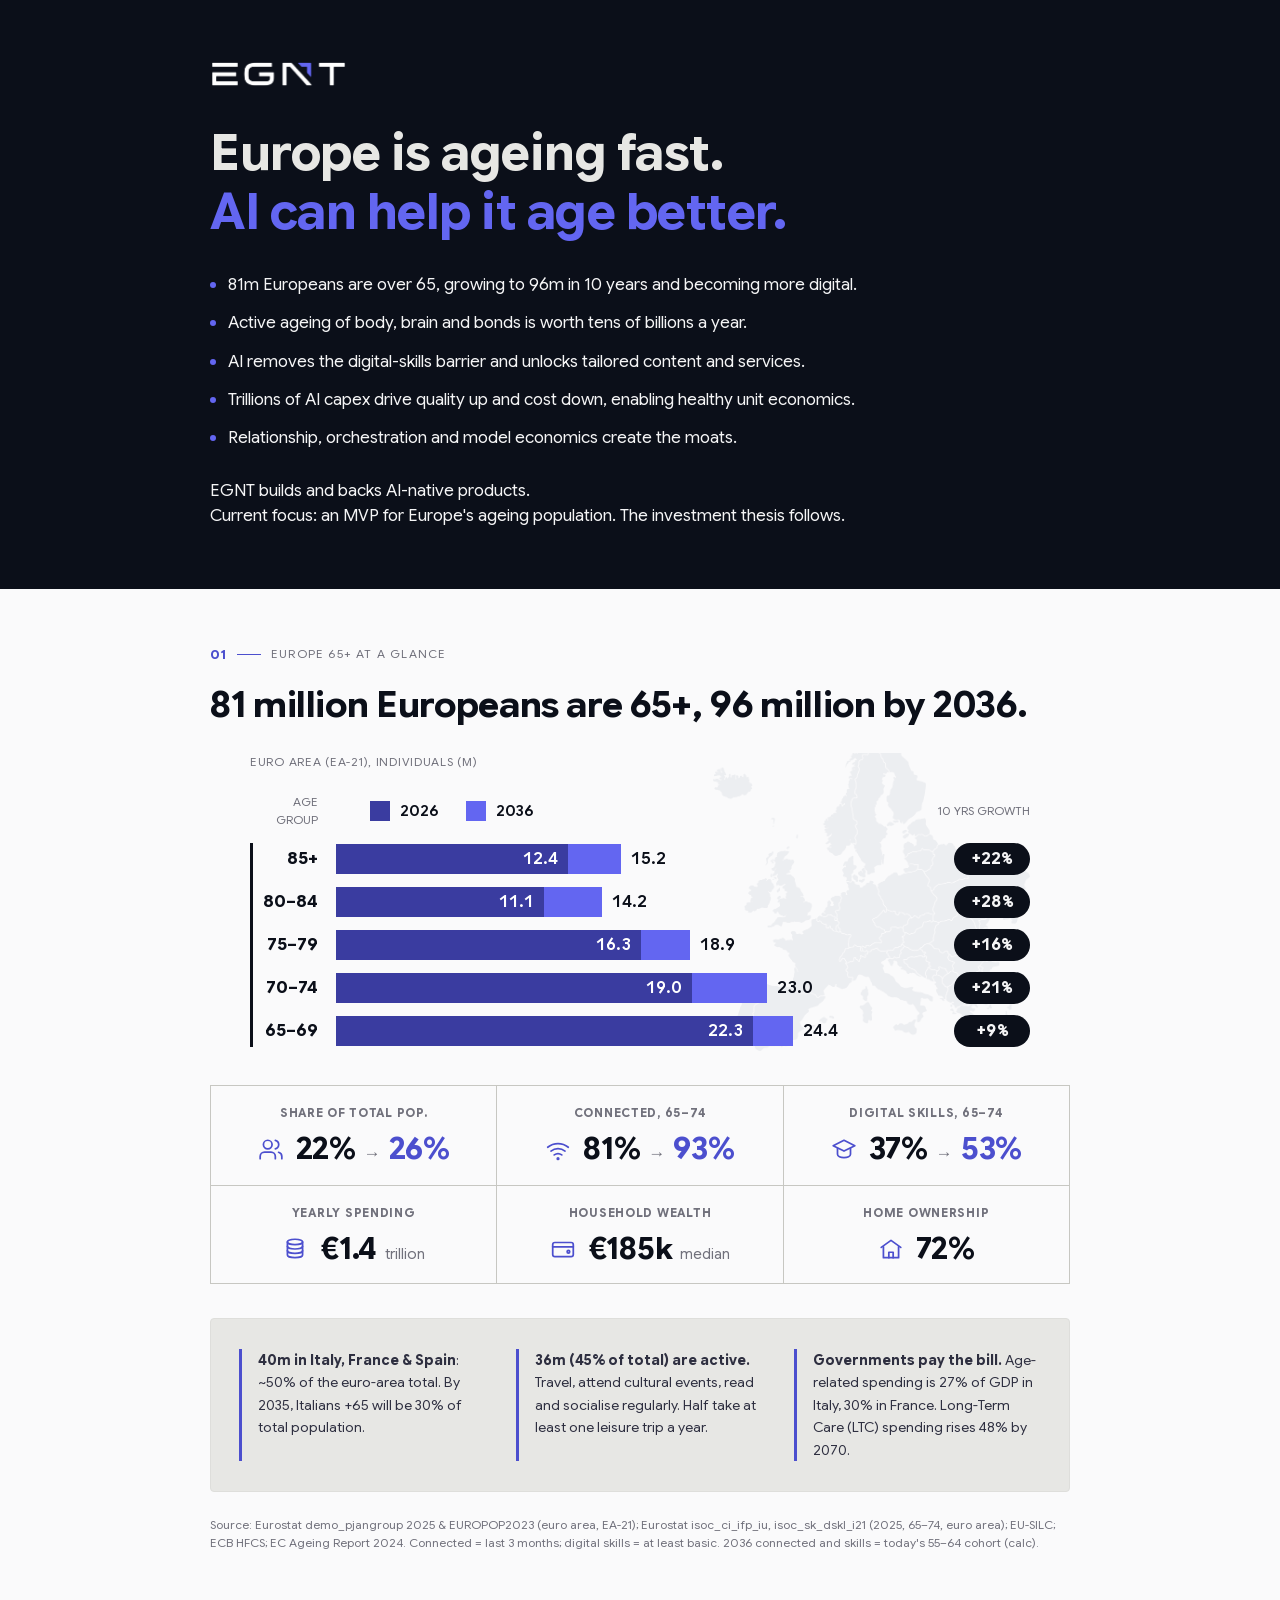
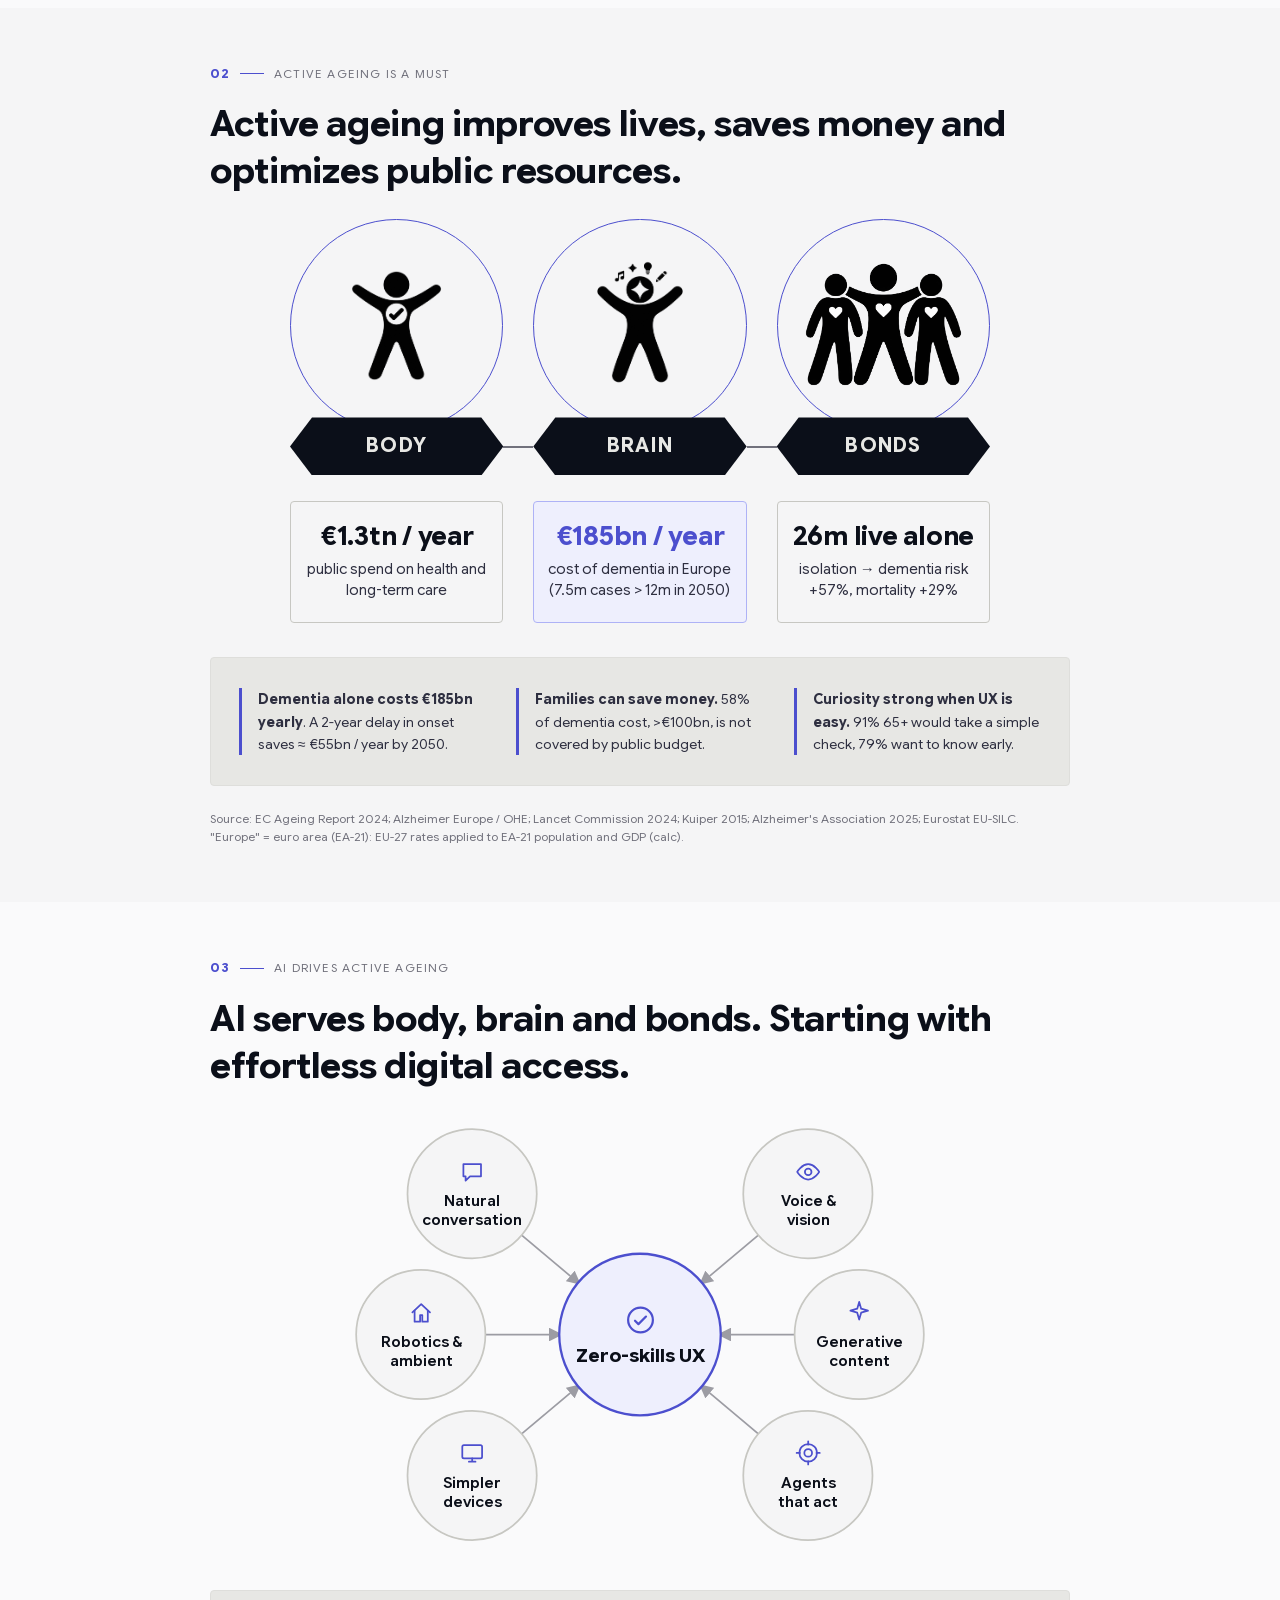
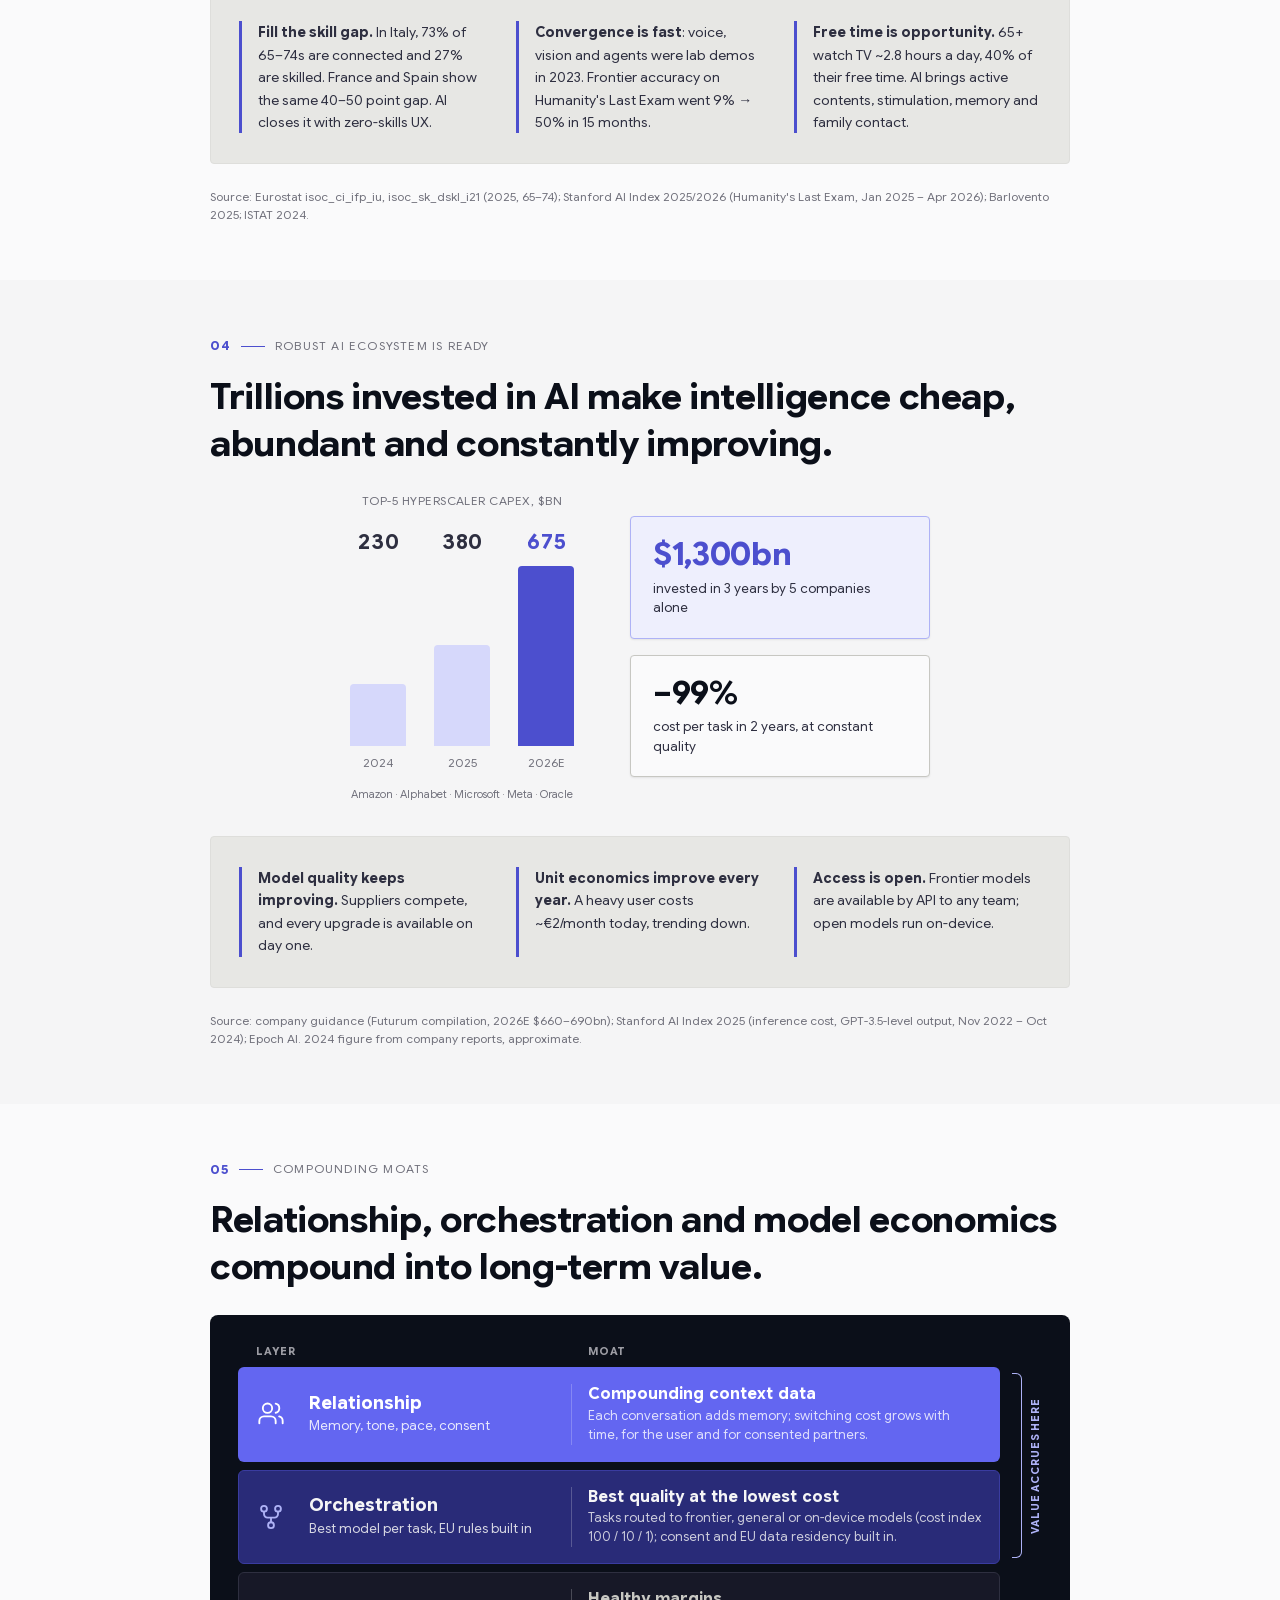
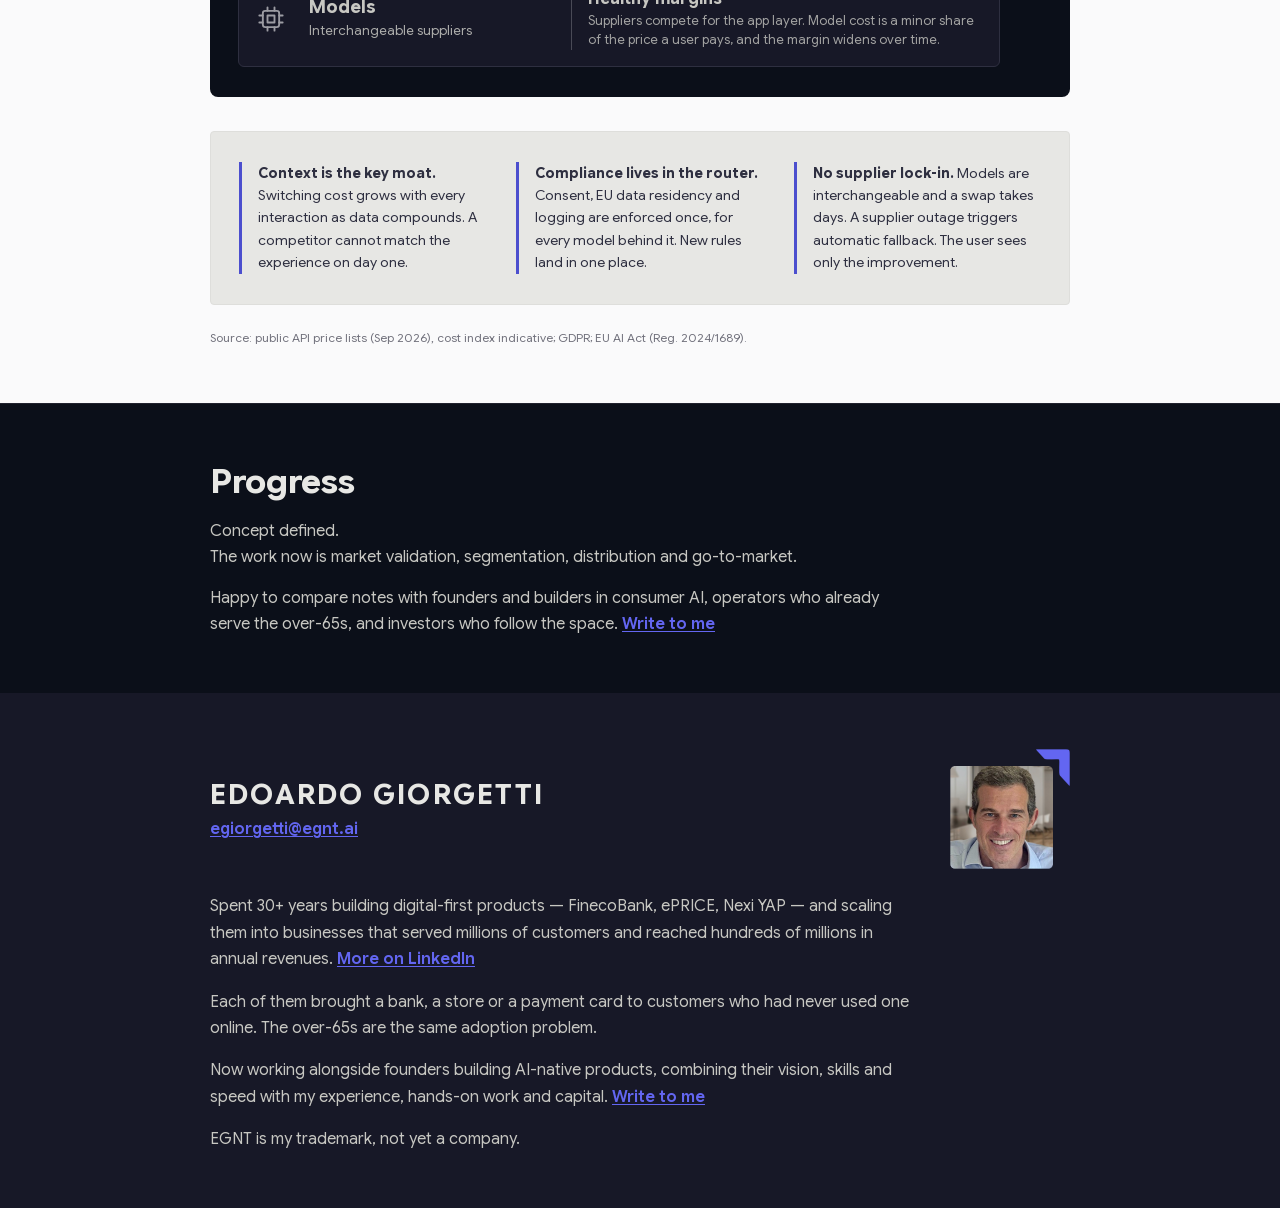
==== commit 0a0b47a8: "Source fixed" ====
--- a/index2.html
+++ b/index2.html
@@ -335,7 +335,7 @@
       <div><p><b>36m (45% of total) are active.</b> Travel, attend cultural events, read and socialise regularly. Half take at least one leisure trip a year.</p></div>
       <div><p><b>Governments pay the bill.</b> Age-related spending is 27% of GDP in Italy, 30% in France. Long-Term Care (LTC) spending rises 48% by 2070.</p></div>
     </div>
-    <p class="src">Source: Eurostat demo_pjangroup 2025 &amp; EUROPOP2023 (euro area, EA-21); Eurostat isoc_ci_ifp_iu, isoc_sk_dskl_i21 (2025, 65–74, euro area); EU-SILC; ECB HFCS; EC Ageing Report 2024. Connected = internet use in the last 3 months; digital skills = at least basic. 2036 connected and skills = today's 55–64 cohort (calc).</p>
+    <p class="src">Source: Eurostat demo_pjangroup 2025 &amp; EUROPOP2023 (euro area, EA-21); Eurostat isoc_ci_ifp_iu, isoc_sk_dskl_i21 (2025, 65–74, euro area); EU-SILC; ECB HFCS; EC Ageing Report 2024. Connected = last 3 months; digital skills = at least basic. 2036 connected and skills = today's 55–64 cohort (calc).</p>
   </div>
 </section>
 
